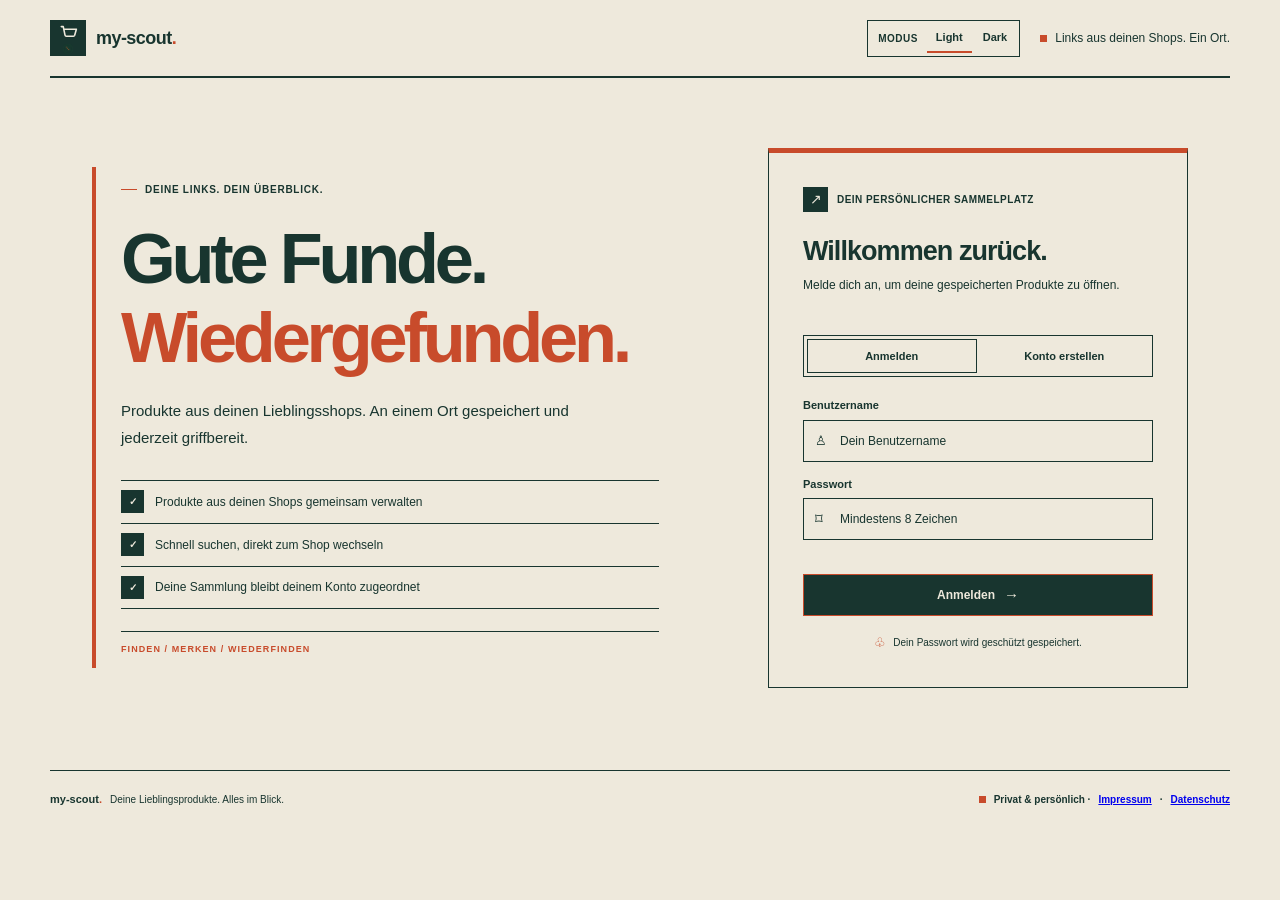
==== frontend/src/index.html @ 7b3568b1 "Update logo image source in index.html" ====
<!doctype html>
<html lang="de">
<head>
  <meta charset="utf-8">
  <meta name="viewport" content="width=device-width, initial-scale=1">
  <meta name="theme-color" content="#f5f7f9">
  <meta name="description" content="Dein persönlicher Ort für Warenkörbe und Produktlinks aus dem ganzen Internet.">
  <meta name="api-base" content="https://api.my-scout.app">
  <title>my-scout — Alles auf deiner Liste.</title>
  <link rel="stylesheet" href="Warenkorb_Desin.css">
  <link rel="stylesheet" href="Warenkorb_Backend.css">
  <script async src="https://pagead2.googlesyndication.com/pagead/js/adsbygoogle.js?client=ca-pub-2419030723209788"
    crossorigin="anonymous"></script>
</head>
<body>
  <div class="page-shell">
    <header class="topbar">
      <a class="brand" href="https://my-scout.app/" aria-label="my-scout Startseite">
        <span class="brand-mark" aria-hidden="true"><svg viewBox="0 0 32 32" fill="none"><path d="M5 7h3l2.7 13.1a2 2 0 0 0 2 1.6h10.8a2 2 0 0 0 1.9-1.4L28 11H9" stroke="currentColor" stroke-width="2.4" stroke-linecap="round" stroke-linejoin="round"/><img src="Logo.png" alt="LOGO" width="10" height="10"></svg></span>
        <span>my-scout<span class="brand-period">.</span></span>
      </a>
      <div class="header-controls">
        <div class="theme-picker" id="theme-picker" role="group" aria-label="Darstellung auswählen"><span class="theme-picker-label">MODUS</span><button class="theme-choice is-active" type="button" data-theme="light" aria-pressed="true">Light</button><button class="theme-choice" type="button" data-theme="dark" aria-pressed="false">Dark</button></div>
        <span class="topbar-note"><span class="status-dot"></span> Links aus deinen Shops. Ein Ort.</span>
        <button class="text-button is-hidden" id="logout-button" type="button">Abmelden <span aria-hidden="true">↗</span></button>
      </div>
    </header>
    <main>
      <section class="auth-layout" id="auth-view" aria-labelledby="auth-heading">
        <div class="auth-copy"><span class="eyebrow"><span class="eyebrow-line"></span> DEINE LINKS. DEIN ÜBERBLICK.</span><h1 id="auth-heading">Gute Funde.<br><span>Wiedergefunden.</span></h1><p>Produkte aus deinen Lieblingsshops. An einem Ort gespeichert und jederzeit griffbereit.</p><div class="auth-points"><span><span class="check-icon">✓</span> Produkte aus deinen Shops gemeinsam verwalten</span><span><span class="check-icon">✓</span> Schnell suchen, direkt zum Shop wechseln</span><span><span class="check-icon">✓</span> Deine Sammlung bleibt deinem Konto zugeordnet</span></div></div>
        <div class="auth-card"><div class="card-heading"><span class="card-icon" aria-hidden="true">↗</span><span class="eyebrow">DEIN PERSÖNLICHER SAMMELPLATZ</span></div><h2 id="form-heading">Willkommen zurück.</h2><p class="card-description" id="form-description">Melde dich an, um deine gespeicherten Links zu öffnen.</p><div class="auth-tabs" role="tablist" aria-label="Anmelden oder registrieren"><button class="auth-tab is-active" id="login-tab" type="button" role="tab" aria-selected="true">Anmelden</button><button class="auth-tab" id="register-tab" type="button" role="tab" aria-selected="false">Konto erstellen</button></div>
          <form id="auth-form"><label for="username">Benutzername</label><div class="input-wrap"><span class="input-icon" aria-hidden="true">♙</span><input id="username" name="username" type="text" autocomplete="username" placeholder="Dein Benutzername" maxlength="100" required></div><div id="register-email-field" class="is-hidden"><label for="email">E-Mail-Adresse</label><div class="input-wrap"><span class="input-icon" aria-hidden="true">✉</span><input id="email" name="email" type="email" autocomplete="email" placeholder="du@beispiel.de"></div></div><label for="password">Passwort</label><div class="input-wrap"><span class="input-icon lock-icon" aria-hidden="true">⌑</span><input id="password" name="password" type="password" autocomplete="current-password" placeholder="Mindestens 8 Zeichen" minlength="8" maxlength="128" required></div><p class="form-message" id="auth-message" role="status" aria-live="polite"></p><button class="primary-button auth-submit" id="auth-submit" type="submit">Anmelden <span aria-hidden="true">→</span></button></form><p class="privacy-note"><span aria-hidden="true">♧</span> Dein Passwort wird geschützt gespeichert.</p></div>
      </section>
      <section class="dashboard is-hidden" id="dashboard-view" aria-labelledby="dashboard-heading"><div class="dashboard-heading"><div><span class="eyebrow"><span class="eyebrow-line"></span> DEIN PERSÖNLICHER SAMMELPLATZ</span><h1 id="dashboard-heading">Deine Sammlung</h1><p id="welcome-message">Alle gespeicherten Produkte an einem Ort.</p></div><div class="total-card"><span class="total-icon" aria-hidden="true">↗</span><span><strong id="item-count">0</strong><small>gespeicherte Produkte</small></span></div></div>
        <div class="content-grid"><section class="links-panel" aria-labelledby="links-heading"><div class="panel-heading"><div><span class="eyebrow">DEINE SAMMLUNG</span><h2 id="links-heading">Gespeicherte Produkte</h2></div></div><label class="search-field" for="link-search"><span class="search-icon" aria-hidden="true">⌕</span><input id="link-search" type="search" autocomplete="off" placeholder="Nach Produkt, Shop oder URL suchen" aria-label="Produkte nach Name, Shop oder Adresse durchsuchen"></label><p class="add-intro search-help" id="search-help">Hinweis: Über das Suchfeld kannst du keine Produkte hinzufügen.</p><div class="link-list" id="link-list" aria-live="polite"></div><div class="empty-state" id="empty-state"><span class="empty-icon" aria-hidden="true">＋</span><h3>Hier ist noch Platz für gute Funde.</h3><p>Füge dein erstes Produkt hinzu – du findest es hier jederzeit wieder.</p><button class="secondary-button" type="button" id="empty-add-button">Erstes Produkt speichern <span aria-hidden="true">→</span></button></div></section>
          <aside class="add-panel" id="add-panel" aria-labelledby="add-heading"><div class="add-panel-top"><span class="add-icon" aria-hidden="true">＋</span><span class="eyebrow">FÜR SPÄTER GEMERKT</span></div><h2 id="add-heading">Neues Produkt<br>hinzufügen</h2><p class="add-intro">Ein guter Fund verdient einen festen Platz.</p><form id="link-form"><label for="link-title">Wie heißt das Produkt?</label><input id="link-title" name="title" type="text" maxlength="255" placeholder="z. B. Die perfekte Lampe" required><label for="link-url">Link zum Shop</label><div class="input-wrap url-wrap"><span class="input-icon" aria-hidden="true">↗</span><input id="link-url" name="url" type="url" placeholder="https://beispiel.de/produkt" required></div><label for="link-shop">Shop <span class="optional-label">optional</span></label><input id="link-shop" name="shopName" type="text" maxlength="255" placeholder="z. B. Lieblingsshop"><label for="link-price">Preis in Euro <span class="optional-label">optional</span></label><input id="link-price" name="price" type="number" min="0" step="0.01" placeholder="0,00"><label for="link-image">Bild-URL <span class="optional-label">optional</span></label><div class="input-wrap url-wrap"><span class="input-icon" aria-hidden="true">▧</span><input id="link-image" name="image" type="url" placeholder="https://beispiel.de/bild.jpg"></div><p class="form-message" id="link-message" role="status" aria-live="polite"></p><button class="primary-button save-button" type="submit">Link speichern <span aria-hidden="true">→</span></button></form><div class="panel-footnote"><span aria-hidden="true">✳</span> Funktioniert mit jedem Online-Shop.</div></aside></div><p class="storage-note"><span class="status-dot"></span> Deine Sammlung wird sicher auf dem Server gespeichert.</p></section>
    </main>
    <footer class="footer"><span>my-scout<span class="brand-period">.</span> <span class="footer-muted">Deine Lieblingsprodukte. Alles im Blick.</span></span><span class="footer-local"><span class="status-dot"></span> Privat &amp; persönlich · <a href="impressum.html">Impressum</a> · <a href="datenschutz.html">Datenschutz</a></span></footer>
  </div>
  <script src="Warenkorb.js" defer></script>
  <script src="logout-cache.js" defer></script>
</body>
</html>
---- frontend/src/Warenkorb_Desin.css ----
:root {
  color-scheme: light;
  --page: #eee9dc;
  --surface: #eee9dc;
  --surface-subtle: #eee9dc;
  --ink: #18352f;
  --ink-secondary: #18352f;
  --muted: #18352f;
  --faint: #18352f;
  --line: #18352f;
  --accent: #c84b2b;
  --accent-hover: #c84b2b;
  --accent-text: #c84b2b;
  --danger: #c84b2b;
  --badge-product: #18352f;
  --badge-product-text: #eee9dc;
  --badge-cart: #18352f;
  --badge-cart-text: #eee9dc;
  --card-radius: 0;
  --control-radius: 0;
  --font: "Segoe UI", Arial, sans-serif;
  --display-font: "Segoe UI", Arial, sans-serif;
  color: var(--ink);
  background: var(--page);
  font-family: var(--font);
}

:root[data-theme="dark"] {
  color-scheme: dark;
  --page: #101b1d;
  --surface: #101b1d;
  --surface-subtle: #101b1d;
  --ink: #edf0e6;
  --ink-secondary: #edf0e6;
  --muted: #edf0e6;
  --faint: #edf0e6;
  --line: #edf0e6;
  --accent: #d2e46c;
  --accent-hover: #d2e46c;
  --accent-text: #d2e46c;
  --danger: #d2e46c;
  --badge-product: #edf0e6;
  --badge-product-text: #101b1d;
  --badge-cart: #edf0e6;
  --badge-cart-text: #101b1d;
}

* {
  box-sizing: border-box;
  border-radius: 0 !important;
  transition: none !important;
  animation: none !important;
}

html { min-width: 320px; min-height: 100%; background: var(--page); }

body {
  min-width: 320px;
  min-height: 100vh;
  margin: 0;
  background-color: var(--page);
  color: var(--ink);
  font-family: var(--font);
  font-size: 14px;
  line-height: 1.5;
  -webkit-font-smoothing: antialiased;
}

button, input, select { font: inherit; }
button, a { -webkit-tap-highlight-color: transparent; }
button:focus-visible, a:focus-visible, input:focus-visible, select:focus-visible {
  outline: 2px solid var(--accent);
  outline-offset: 2px;
}

.page-shell { width: min(1180px, calc(100% - 64px)); margin: 0 auto; }

.topbar {
  min-height: 78px;
  display: flex;
  align-items: center;
  justify-content: space-between;
  gap: 20px;
  border-bottom: 2px solid var(--ink);
}

.brand {
  flex: 0 0 auto;
  display: inline-flex;
  align-items: center;
  gap: 10px;
  color: var(--ink);
  text-decoration: none;
  font-size: 18px;
  font-weight: 650;
  letter-spacing: -.55px;
}

.brand-mark {
  width: 36px;
  height: 36px;
  display: grid;
  place-items: center;
  border: 1px solid var(--ink);
  border-radius: 0;
  background: var(--ink);
  color: var(--surface);
}

.brand-mark svg { width: 21px; height: 21px; }
.brand-period { color: var(--accent); }

.header-controls { display: flex; align-items: center; gap: 20px; }

.theme-picker {
  display: flex;
  align-items: center;
  gap: 2px;
  padding: 3px;
  border: 1px solid var(--line);
  border-radius: 0;
  background: var(--surface);
}

.theme-picker-label {
  padding: 0 7px;
  color: var(--muted);
  font-size: 10px;
  font-weight: 600;
  letter-spacing: .05em;
}

.theme-choice {
  min-height: 29px;
  padding: 5px 9px;
  border: 0;
  border-bottom: 2px solid var(--surface);
  border-radius: 0;
  background: var(--surface);
  color: var(--ink-secondary);
  font-size: 11px;
  font-weight: 550;
  cursor: pointer;
}

.theme-choice:hover { background: var(--surface); }
.theme-choice.is-active { border-bottom-color: var(--accent); color: var(--ink); font-weight: 650; }

.topbar-note, .footer-local {
  display: inline-flex;
  align-items: center;
  gap: 8px;
  color: var(--muted);
  font-size: 12px;
}

.status-dot { width: 7px; height: 7px; flex: 0 0 auto; background: var(--accent); }

.text-button {
  padding: 7px 0 7px 8px;
  border: 0;
  background: var(--surface);
  color: var(--ink-secondary);
  font-size: 12px;
  font-weight: 600;
  cursor: pointer;
}

.text-button:hover { color: var(--accent); }
.text-button span { margin-left: 4px; }

.auth-layout {
  min-height: 620px;
  display: grid;
  grid-template-columns: minmax(0, 1.06fr) minmax(360px, .82fr);
  align-items: center;
  gap: clamp(48px, 7vw, 100px);
  padding: 70px 42px 82px;
}

.auth-copy {
  position: relative;
  max-width: 590px;
  padding: 8px 0 12px 25px;
  border-left: 4px solid var(--accent);
}

.eyebrow {
  display: inline-flex;
  align-items: center;
  gap: 8px;
  color: var(--muted);
  font-size: 10px;
  font-weight: 650;
  letter-spacing: .075em;
}

.eyebrow-line { width: 16px; height: 1px; background: var(--accent); }

.auth-copy h1 {
  max-width: 640px;
  margin: 23px 0 19px;
  color: var(--ink);
  font-family: var(--display-font);
  font-size: clamp(50px, 5.5vw, 72px);
  font-weight: 600;
  line-height: 1.12;
  letter-spacing: -.06em;
}

.auth-copy h1 span { color: var(--accent); }

.auth-copy > p {
  max-width: 460px;
  margin: 0;
  color: var(--muted);
  font-size: 15px;
  line-height: 1.8;
}

.auth-points { display: grid; gap: 0; margin-top: 29px; color: var(--ink-secondary); font-size: 12px; }
.auth-points > span { min-height: 43px; display: flex; align-items: center; border-top: 1px solid var(--line); }
.auth-points > span:last-child { border-bottom: 1px solid var(--line); }
.check-icon { width: 23px; height: 23px; display: inline-grid; flex: 0 0 auto; place-items: center; margin-right: 11px; background: var(--ink); color: var(--surface); font-size: 10px; font-weight: 700; }
.orbit-art { display: none; }

.auth-card {
  width: 100%;
  max-width: 420px;
  justify-self: end;
  padding: 34px;
  border: 1px solid var(--ink);
  border-top: 5px solid var(--accent);
  border-radius: var(--card-radius);
  background: var(--surface);
}

.card-heading { display: flex; align-items: center; gap: 9px; }
.card-heading .eyebrow { font-size: 10px; letter-spacing: .045em; }
.card-icon { width: 25px; height: 25px; display: grid; place-items: center; background: var(--ink); color: var(--page); font-size: 14px; }

.auth-card h2 {
  margin: 22px 0 7px;
  color: var(--ink);
  font-family: var(--display-font);
  font-size: 27px;
  font-weight: 620;
  line-height: 1.3;
  letter-spacing: -.035em;
}

.card-description { min-height: 38px; margin: 0; color: var(--muted); font-size: 12px; line-height: 1.65; }

.auth-tabs {
  display: grid;
  grid-template-columns: 1fr 1fr;
  gap: 3px;
  margin: 21px 0 20px;
  padding: 3px;
  border: 1px solid var(--line);
  border-radius: 0;
  background: var(--surface-subtle);
}

.auth-tab {
  min-height: 34px;
  border: 1px solid var(--surface);
  border-radius: 0;
  background: var(--surface);
  color: var(--muted);
  font-size: 11px;
  font-weight: 550;
  cursor: pointer;
}

.auth-tab.is-active { border-color: var(--line); background: var(--surface); color: var(--ink); }

label { display: block; margin: 14px 0 6px; color: var(--ink-secondary); font-size: 11px; font-weight: 600; }
.input-wrap { position: relative; }

.input-wrap input, .add-panel input, .select-wrap select {
  width: 100%;
  height: 42px;
  border: 1px solid var(--line);
  border-radius: var(--control-radius);
  background: var(--surface);
  color: var(--ink);
  font-size: 12px;
}

.input-wrap input { padding: 0 12px 0 36px; }
.input-wrap input::placeholder, .add-panel input::placeholder { color: var(--faint); opacity: 1; }
.input-wrap input:focus, .add-panel input:focus, .select-wrap select:focus { border-color: var(--accent); outline: 2px solid var(--accent); outline-offset: 1px; }

.input-icon { position: absolute; top: 50%; left: 12px; color: var(--faint); font-size: 13px; transform: translateY(-50%); pointer-events: none; }
.lock-icon { font-size: 15px; }

.primary-button {
  min-height: 42px;
  display: flex;
  align-items: center;
  justify-content: center;
  gap: 9px;
  border: 1px solid var(--accent);
  border-radius: var(--control-radius);
  background: var(--ink);
  color: var(--page);
  font-size: 12px;
  font-weight: 600;
  cursor: pointer;
}

.primary-button:hover { border-color: var(--accent-hover); background: var(--ink); }
:root[data-theme="dark"] .primary-button { color: var(--page); }
:root[data-theme="dark"] .primary-button:hover { color: var(--page); }
.primary-button:disabled { cursor: wait; }
.auth-submit { width: 100%; margin-top: 10px; }
.auth-submit span, .save-button span { font-size: 15px; font-weight: 400; }

.privacy-note { display: flex; justify-content: center; align-items: center; gap: 7px; margin: 17px 0 0; color: var(--muted); font-size: 10px; }
.privacy-note span { color: var(--accent); font-size: 13px; }
.form-message { min-height: 17px; margin: 7px 0 0; font-size: 11px; line-height: 1.5; }
.form-message.is-error { color: var(--danger); }
.form-message.is-success { color: var(--accent-text); }

.dashboard { padding: 52px 0 36px; }

.dashboard-heading {
  display: flex;
  align-items: end;
  justify-content: space-between;
  gap: 24px;
  margin-bottom: 31px;
  padding-bottom: 22px;
  border-bottom: 1px solid var(--ink);
}

.dashboard-heading h1 {
  margin: 11px 0 7px;
  color: var(--ink);
  font-family: var(--display-font);
  font-size: clamp(36px, 4vw, 48px);
  font-weight: 600;
  line-height: 1.2;
  letter-spacing: -.045em;
}

.dashboard-heading > div > p { margin: 0; color: var(--muted); font-size: 13px; }
.total-card { min-width: 190px; display: flex; align-items: center; gap: 13px; padding: 13px 16px; border: 1px solid var(--ink); border-radius: var(--card-radius); background: var(--ink); color: var(--surface); }
.total-icon { width: 37px; height: 37px; display: grid; place-items: center; background: var(--accent); color: var(--ink); font-size: 18px; }
.total-card strong, .total-card small { display: block; }
.total-card strong { color: var(--surface); font-size: 21px; font-weight: 650; line-height: 1.2; font-variant-numeric: tabular-nums; }
.total-card small { margin-top: 2px; color: var(--surface); font-size: 10px; }

.content-grid { display: grid; grid-template-columns: minmax(0, 1fr) 340px; align-items: start; gap: 25px; }
.links-panel, .add-panel { border: 1px solid var(--line); border-radius: var(--card-radius); background: var(--surface); }
.links-panel { min-height: 360px; padding: 24px 25px 16px; }
.panel-heading { display: flex; align-items: center; justify-content: space-between; gap: 14px; padding-bottom: 19px; border-bottom: 1px solid var(--ink); }
.panel-heading .eyebrow { font-size: 9px; }
.panel-heading h2, .add-panel h2 { margin: 5px 0 0; color: var(--ink); font-family: var(--display-font); font-size: 21px; font-weight: 620; line-height: 1.35; letter-spacing: -.035em; }

.filter-group { display: flex; gap: 0; padding: 2px; border: 1px solid var(--line); border-radius: 0; background: var(--surface-subtle); }
.filter-button { min-height: 27px; padding: 5px 9px; border: 0; border-radius: 0; background: var(--surface); color: var(--muted); font-size: 10px; font-weight: 550; cursor: pointer; }
.filter-button.is-active { background: var(--ink); color: var(--surface); }

.search-field {
  min-height: 39px;
  display: flex;
  align-items: center;
  gap: 9px;
  margin: 16px 0 2px;
  padding: 0 12px;
  border: 1px solid var(--line);
  border-left: 3px solid var(--accent);
  background: var(--surface-subtle);
  color: var(--muted);
}
.search-field:focus-within { border-color: var(--accent); }
.search-icon { flex: 0 0 auto; font-size: 19px; line-height: 1; }
.search-field input {
  width: 100%;
  min-width: 0;
  height: 37px;
  padding: 0;
  border: 0;
  outline: 0;
  background: var(--surface);
  color: var(--ink);
  font-size: 11px;
}
.search-field input::placeholder { color: var(--faint); opacity: 1; }
.search-hint { flex: 0 0 auto; color: var(--faint); font-size: 8px; font-weight: 650; letter-spacing: .05em; }

.link-list { display: grid; }
.link-card { min-width: 0; display: grid; grid-template-columns: 40px minmax(0, 1fr) auto; align-items: center; gap: 13px; padding: 16px 0; border-bottom: 1px solid var(--line); }
.link-card:last-child { border-bottom: 0; }
.link-card-icon { width: 38px; height: 38px; display: grid; place-items: center; border: 1px solid var(--line); font-size: 17px; }
.product-icon { background: var(--badge-product); color: var(--badge-product-text); }
.cart-icon { background: var(--badge-cart); color: var(--badge-cart-text); }
.link-details { min-width: 0; }
.link-details h3 { overflow: hidden; margin: 0 0 3px; color: var(--ink); font-size: 13px; font-weight: 650; text-overflow: ellipsis; white-space: nowrap; }
.link-url { display: block; overflow: hidden; max-width: 100%; color: var(--muted); font-size: 10px; text-decoration: none; text-overflow: ellipsis; white-space: nowrap; letter-spacing: .015em; }
.link-url:hover { color: var(--accent-text); text-decoration: underline; }
.link-meta { display: flex; align-items: center; flex-wrap: wrap; gap: 8px; margin-top: 7px; color: var(--muted); font-size: 9px; }
.type-badge { padding: 3px 7px; font-size: 9px; font-weight: 600; }
.product-badge { background: var(--badge-product); color: var(--badge-product-text); }
.cart-badge { background: var(--badge-cart); color: var(--badge-cart-text); }
.tag-chip { min-height: 21px; padding: 2px 6px; border: 1px solid var(--line); border-radius: 0; background: var(--surface-subtle); color: var(--accent-text); font-size: 9px; cursor: pointer; }
.tag-chip:hover { border-color: var(--accent); background: var(--surface); }
.card-actions { display: flex; align-items: center; gap: 5px; }
.open-link, .delete-link { width: 29px; height: 29px; display: grid; place-items: center; border: 1px solid var(--line); border-radius: 0; background: var(--surface); color: var(--muted); text-decoration: none; font-size: 14px; cursor: pointer; }
.open-link:hover, .delete-link:hover { border-color: var(--accent); color: var(--accent-text); }
.delete-link:hover { border-color: var(--danger); color: var(--danger); }

.empty-state { display: flex; flex-direction: column; align-items: center; padding: 37px 18px 26px; text-align: center; }
.empty-icon { width: 38px; height: 38px; display: grid; place-items: center; border: 1px solid var(--line); background: var(--surface-subtle); color: var(--accent-text); font-size: 19px; }
.empty-state h3 { margin: 13px 0 4px; color: var(--ink); font-family: var(--display-font); font-size: 14px; font-weight: 600; }
.empty-state p { max-width: 340px; margin: 0; color: var(--muted); font-size: 11px; line-height: 1.65; }
.secondary-button { min-height: 35px; display: flex; align-items: center; gap: 8px; margin-top: 15px; padding: 8px 11px; border: 1px solid var(--line); border-radius: 0; background: var(--surface); color: var(--ink-secondary); font-size: 10px; font-weight: 600; cursor: pointer; }
.secondary-button:hover { border-color: var(--accent); color: var(--accent-text); }
.no-matches { margin: 21px 0; color: var(--muted); font-size: 11px; text-align: center; }

.add-panel { padding: 23px 23px 0; border-top: 4px solid var(--accent); }
.add-panel-top { display: flex; align-items: center; gap: 9px; }
.add-panel-top .eyebrow { font-size: 9px; }
.add-icon { width: 25px; height: 25px; display: grid; place-items: center; border: 1px solid var(--line); background: var(--surface-subtle); color: var(--accent-text); font-size: 15px; }
.add-panel h2 { margin-top: 16px; font-size: 23px; }
.add-intro { margin: 6px 0 18px; color: var(--muted); font-size: 12px; }
.add-panel label { margin: 14px 0 6px; font-size: 10px; }
.add-panel input, .select-wrap select { height: 40px; padding: 0 11px; font-size: 11px; }
.add-panel .optional-label { margin-left: 4px; color: var(--faint); font-size: 9px; font-weight: 400; }
.field-hint { margin: 4px 0 0; color: var(--muted); font-size: 9px; }
.url-wrap input { padding-left: 32px; }
.url-wrap .input-icon { left: 11px; font-size: 13px; }
.select-wrap { position: relative; }
.select-wrap select { appearance: none; padding-right: 32px; cursor: pointer; }
.select-wrap > span { position: absolute; top: 50%; right: 10px; color: var(--muted); font-size: 14px; pointer-events: none; transform: translateY(-55%); }
.save-button { width: 100%; min-height: 42px; margin-top: 9px; font-size: 11px; }
.add-panel .form-message { min-height: 0; }
.panel-footnote { display: flex; align-items: center; gap: 7px; margin: 18px -23px 0; padding: 13px 23px; border-top: 1px solid var(--line); color: var(--muted); font-size: 9px; }
.panel-footnote span { color: var(--accent); font-size: 12px; }
.storage-note { display: flex; justify-content: center; align-items: center; gap: 8px; margin: 17px 0 0; color: var(--muted); font-size: 10px; }
.storage-note .status-dot { width: 6px; height: 6px; }

.footer { min-height: 58px; display: flex; align-items: center; justify-content: space-between; gap: 12px; border-top: 1px solid var(--line); color: var(--ink-secondary); font-size: 11px; font-weight: 600; }
.footer-muted { margin-left: 5px; color: var(--muted); font-size: 10px; font-weight: 400; }
.footer-local { font-size: 10px; }
.is-hidden { display: none !important; }

.auth-copy::after {
  display: block;
  margin-top: 22px;
  padding-top: 11px;
  border-top: 1px solid var(--ink);
  color: var(--accent-text);
  content: "FINDEN   /   MERKEN   /   WIEDERFINDEN";
  font-size: 9px;
  font-weight: 700;
  letter-spacing: .12em;
}

@media (max-width: 900px) {
  .page-shell { width: min(720px, calc(100% - 40px)); }
  .auth-layout { min-height: 0; grid-template-columns: 1fr; gap: 38px; padding: 48px 12px 55px; }
  .auth-copy { max-width: 620px; }
  .auth-copy h1 { max-width: 590px; font-size: clamp(48px, 8vw, 64px); }
  .auth-card { max-width: none; justify-self: stretch; }
  .content-grid { grid-template-columns: 1fr; }
  .add-panel { order: -1; }
  .add-panel h2 br { display: none; }
  .add-panel-top { margin-bottom: -7px; }
  .dashboard { padding-top: 38px; }
}

@media (max-width: 600px) {
  .page-shell { width: calc(100% - 32px); }
  .topbar { min-height: 64px; flex-wrap: wrap; gap: 9px; padding: 12px 0; }
  .brand { font-size: 17px; }
  .header-controls { min-width: 0; flex: 1 1 100%; justify-content: space-between; gap: 8px; }
  .theme-picker { min-width: 0; }
  .theme-picker-label { padding: 0 4px; font-size: 9px; }
  .theme-choice { min-height: 28px; padding: 5px 8px; font-size: 10px; }
  .topbar-note { display: none; }
  .auth-layout { gap: 27px; padding: 32px 0 40px; }
  .auth-copy { padding-left: 17px; }
  .auth-copy h1 { margin: 15px 0 11px; font-size: 41px; letter-spacing: -.05em; }
  .auth-copy > p { font-size: 13px; line-height: 1.65; }
  .auth-points { gap: 0; margin-top: 20px; font-size: 11px; }
  .auth-points > span { min-height: 39px; }
  .auth-copy::after { margin-top: 17px; font-size: 8px; }
  .auth-card { padding: 25px 20px 22px; }
  .auth-card h2 { margin-top: 15px; font-size: 22px; }
  .auth-tabs { margin: 17px 0 15px; }
  .dashboard { padding-top: 27px; }
  .dashboard-heading { align-items: flex-start; flex-direction: column; gap: 16px; margin-bottom: 19px; }
  .dashboard-heading h1 { margin-top: 8px; font-size: 31px; }
  .total-card { min-width: auto; }
  .links-panel { min-height: 285px; padding: 17px 14px 10px; }
  .panel-heading { align-items: flex-start; flex-direction: column; gap: 11px; }
  .filter-group { width: 100%; }
  .filter-button { flex: 1; }
  .link-card { grid-template-columns: 32px minmax(0, 1fr) auto; gap: 8px; padding: 12px 0; }
  .link-card-icon { width: 31px; height: 31px; }
  .card-actions { gap: 4px; }
  .open-link, .delete-link { width: 27px; height: 27px; }
  .link-meta { flex-wrap: wrap; gap: 5px; }
  .add-panel { padding: 19px 17px 0; }
  .panel-footnote { margin-right: -17px; margin-left: -17px; padding-right: 17px; padding-left: 17px; }
  .footer { align-items: flex-start; flex-direction: column; justify-content: center; gap: 6px; padding: 12px 0; }
}
---- frontend/src/Warenkorb_Backend.css ----
.article-thumbnail { width: 100%; height: 100%; object-fit: cover; }
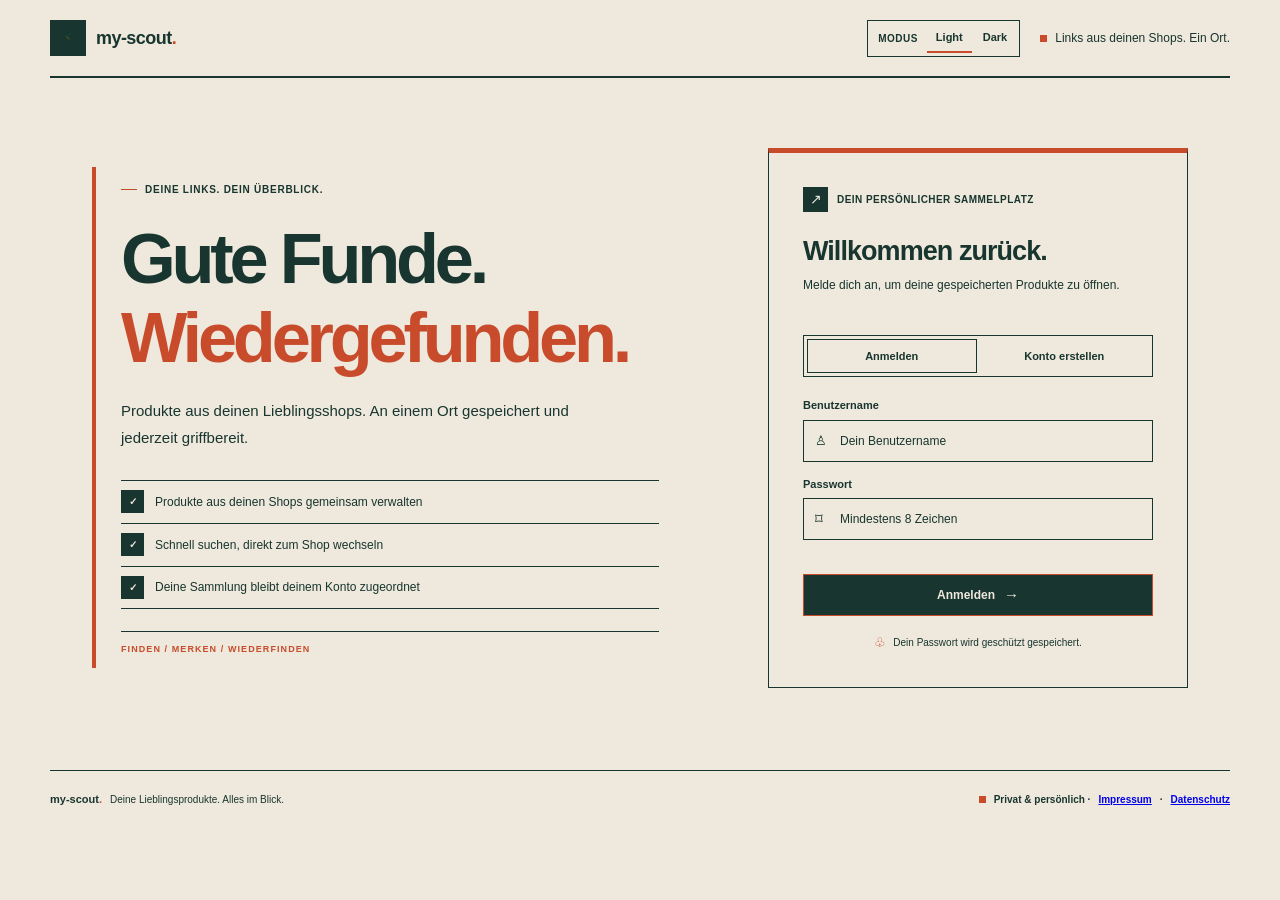
==== commit 1d97e7c4: "Replace SVG logo with image tag in header" ====
--- a/frontend/src/index.html
+++ b/frontend/src/index.html
@@ -16,7 +16,7 @@
   <div class="page-shell">
     <header class="topbar">
       <a class="brand" href="https://my-scout.app/" aria-label="my-scout Startseite">
-        <span class="brand-mark" aria-hidden="true"><svg viewBox="0 0 32 32" fill="none"><path d="M5 7h3l2.7 13.1a2 2 0 0 0 2 1.6h10.8a2 2 0 0 0 1.9-1.4L28 11H9" stroke="currentColor" stroke-width="2.4" stroke-linecap="round" stroke-linejoin="round"/><img src="Logo.png" alt="LOGO" width="10" height="10"></svg></span>
+        <span class="brand-mark" aria-hidden="true"><img src="Logo.png" alt="LOGO" width="10" height="10"></span>
         <span>my-scout<span class="brand-period">.</span></span>
       </a>
       <div class="header-controls">
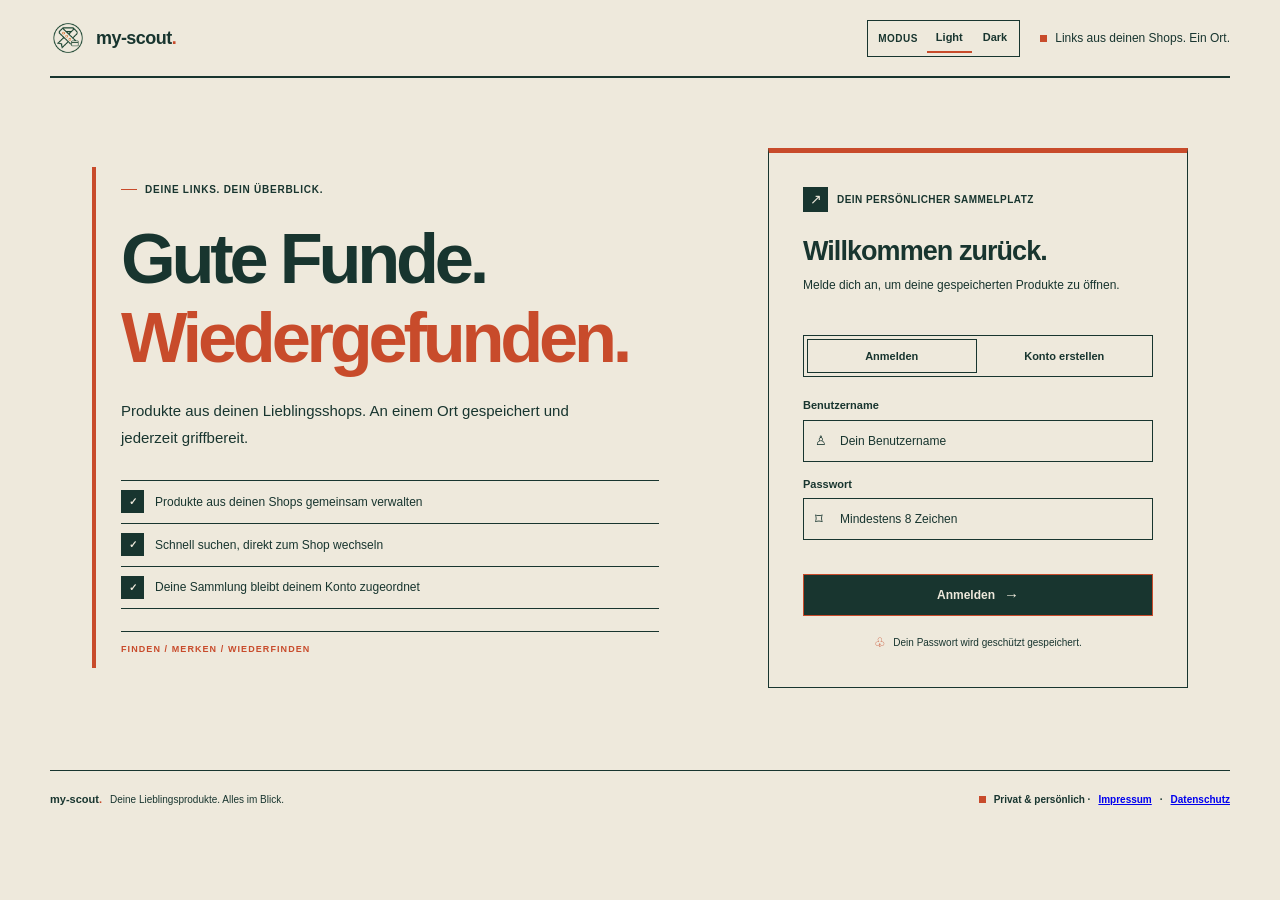
==== commit 3cca1469: "Increase logo size in index.html Updated logo image size in the header." ====
--- a/frontend/src/index.html
+++ b/frontend/src/index.html
@@ -16,7 +16,7 @@
   <div class="page-shell">
     <header class="topbar">
       <a class="brand" href="https://my-scout.app/" aria-label="my-scout Startseite">
-        <span class="brand-mark" aria-hidden="true"><img src="Logo.png" alt="LOGO" width="10" height="10"></span>
+        <span class="brand-mark" aria-hidden="true"><img src="Logo.png" alt="LOGO" width="30" height="30"></span>
         <span>my-scout<span class="brand-period">.</span></span>
       </a>
       <div class="header-controls">
--- a/frontend/src/Warenkorb_Desin.css
+++ b/frontend/src/Warenkorb_Desin.css
@@ -101,10 +101,7 @@
   height: 36px;
   display: grid;
   place-items: center;
-  border: 1px solid var(--ink);
-  border-radius: 0;
-  background: var(--ink);
-  color: var(--surface);
+
 }
 
 .brand-mark svg { width: 21px; height: 21px; }
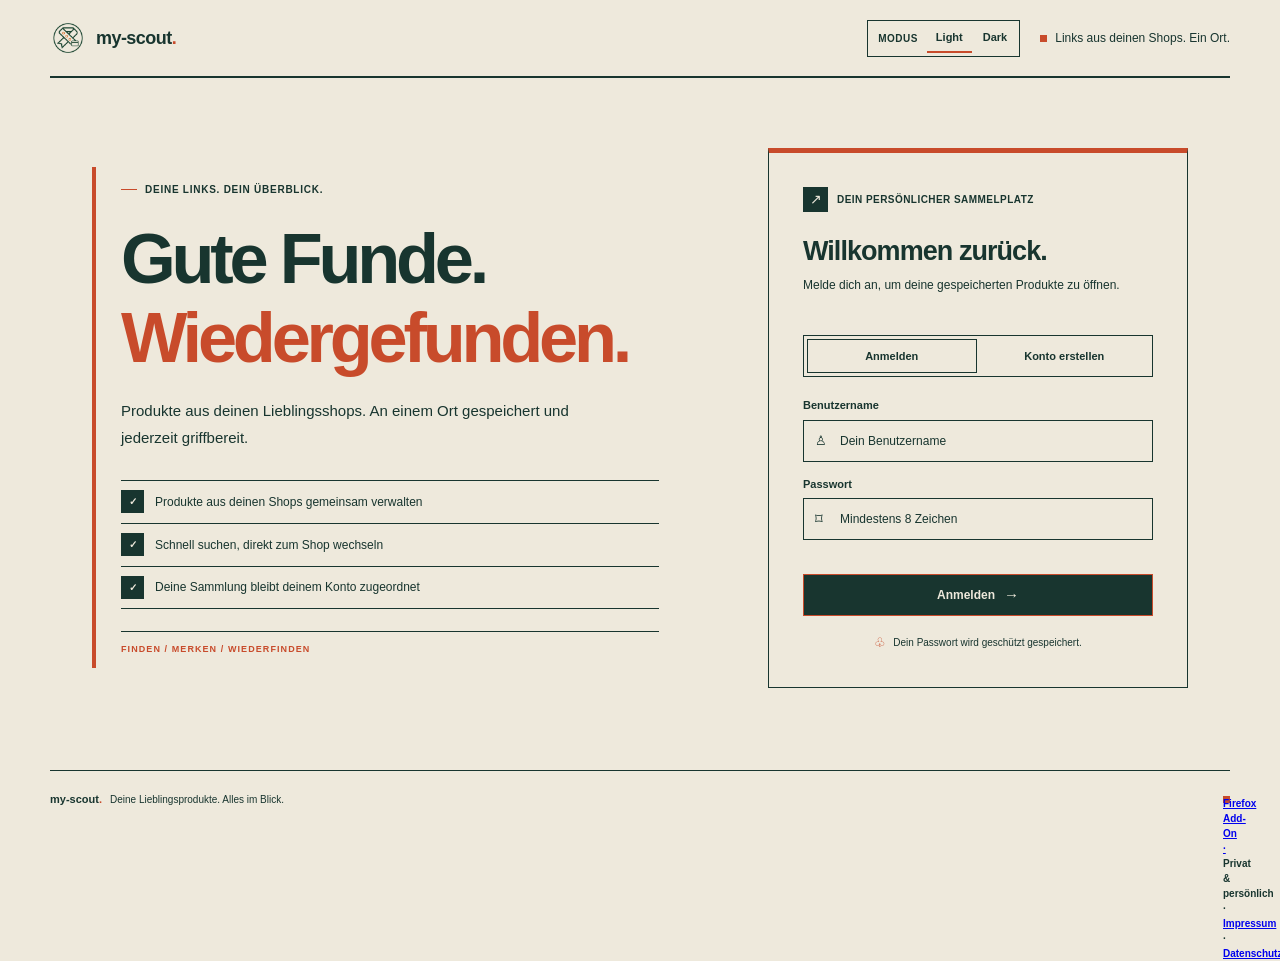
==== commit e7a9e538: "Add Firefox Add-On link to footer Updated footer to include a link to the Firefox Add-On." ====
--- a/frontend/src/index.html
+++ b/frontend/src/index.html
@@ -11,6 +11,10 @@
   <link rel="stylesheet" href="Warenkorb_Backend.css">
   <script async src="https://pagead2.googlesyndication.com/pagead/js/adsbygoogle.js?client=ca-pub-2419030723209788"
     crossorigin="anonymous"></script>
+  <link rel="apple-touch-icon" sizes="180x180" href="/apple-touch-icon.png">
+<link rel="icon" type="image/png" sizes="32x32" href="/favicon-32x32.png">
+<link rel="icon" type="image/png" sizes="16x16" href="/favicon-16x16.png">
+<link rel="manifest" href="/site.webmanifest">
 </head>
 <body>
   <div class="page-shell">
@@ -35,7 +39,7 @@
         <div class="content-grid"><section class="links-panel" aria-labelledby="links-heading"><div class="panel-heading"><div><span class="eyebrow">DEINE SAMMLUNG</span><h2 id="links-heading">Gespeicherte Produkte</h2></div></div><label class="search-field" for="link-search"><span class="search-icon" aria-hidden="true">⌕</span><input id="link-search" type="search" autocomplete="off" placeholder="Nach Produkt, Shop oder URL suchen" aria-label="Produkte nach Name, Shop oder Adresse durchsuchen"></label><p class="add-intro search-help" id="search-help">Hinweis: Über das Suchfeld kannst du keine Produkte hinzufügen.</p><div class="link-list" id="link-list" aria-live="polite"></div><div class="empty-state" id="empty-state"><span class="empty-icon" aria-hidden="true">＋</span><h3>Hier ist noch Platz für gute Funde.</h3><p>Füge dein erstes Produkt hinzu – du findest es hier jederzeit wieder.</p><button class="secondary-button" type="button" id="empty-add-button">Erstes Produkt speichern <span aria-hidden="true">→</span></button></div></section>
           <aside class="add-panel" id="add-panel" aria-labelledby="add-heading"><div class="add-panel-top"><span class="add-icon" aria-hidden="true">＋</span><span class="eyebrow">FÜR SPÄTER GEMERKT</span></div><h2 id="add-heading">Neues Produkt<br>hinzufügen</h2><p class="add-intro">Ein guter Fund verdient einen festen Platz.</p><form id="link-form"><label for="link-title">Wie heißt das Produkt?</label><input id="link-title" name="title" type="text" maxlength="255" placeholder="z. B. Die perfekte Lampe" required><label for="link-url">Link zum Shop</label><div class="input-wrap url-wrap"><span class="input-icon" aria-hidden="true">↗</span><input id="link-url" name="url" type="url" placeholder="https://beispiel.de/produkt" required></div><label for="link-shop">Shop <span class="optional-label">optional</span></label><input id="link-shop" name="shopName" type="text" maxlength="255" placeholder="z. B. Lieblingsshop"><label for="link-price">Preis in Euro <span class="optional-label">optional</span></label><input id="link-price" name="price" type="number" min="0" step="0.01" placeholder="0,00"><label for="link-image">Bild-URL <span class="optional-label">optional</span></label><div class="input-wrap url-wrap"><span class="input-icon" aria-hidden="true">▧</span><input id="link-image" name="image" type="url" placeholder="https://beispiel.de/bild.jpg"></div><p class="form-message" id="link-message" role="status" aria-live="polite"></p><button class="primary-button save-button" type="submit">Link speichern <span aria-hidden="true">→</span></button></form><div class="panel-footnote"><span aria-hidden="true">✳</span> Funktioniert mit jedem Online-Shop.</div></aside></div><p class="storage-note"><span class="status-dot"></span> Deine Sammlung wird sicher auf dem Server gespeichert.</p></section>
     </main>
-    <footer class="footer"><span>my-scout<span class="brand-period">.</span> <span class="footer-muted">Deine Lieblingsprodukte. Alles im Blick.</span></span><span class="footer-local"><span class="status-dot"></span> Privat &amp; persönlich · <a href="impressum.html">Impressum</a> · <a href="datenschutz.html">Datenschutz</a></span></footer>
+    <footer class="footer"><span>my-scout<span class="brand-period">.</span> <span class="footer-muted">Deine Lieblingsprodukte. Alles im Blick.</span></span><span class="footer-local"><span class="status-dot"> <a href=https://addons.mozilla.org/en-US/firefox/addon/my-scout/"> Firefox Add-On · </a><span class="status-dot"></span> Privat &amp; persönlich · <a href="impressum.html">Impressum</a> · <a href="datenschutz.html">Datenschutz</a></span></footer>
   </div>
   <script src="Warenkorb.js" defer></script>
   <script src="logout-cache.js" defer></script>
--- a/frontend/src/Warenkorb_Desin.css
+++ b/frontend/src/Warenkorb_Desin.css
@@ -101,10 +101,11 @@
   height: 36px;
   display: grid;
   place-items: center;
-
+  background: var(--page);
 }
 
 .brand-mark svg { width: 21px; height: 21px; }
+.brand-mark img { display: block; width: 30px; height: 30px; object-fit: contain; }
 .brand-period { color: var(--accent); }
 
 .header-controls { display: flex; align-items: center; gap: 20px; }
--- a/frontend/src/Warenkorb_Backend.css
+++ b/frontend/src/Warenkorb_Backend.css
@@ -1 +1,10 @@
 .article-thumbnail { width: 100%; height: 100%; object-fit: cover; }
+
+:root[data-theme="dark"] .brand-mark {
+  background-image: url("Logo_darkmode.png");
+  background-position: center;
+  background-repeat: no-repeat;
+  background-size: 30px 30px;
+}
+
+:root[data-theme="dark"] .brand-mark img { visibility: hidden; }
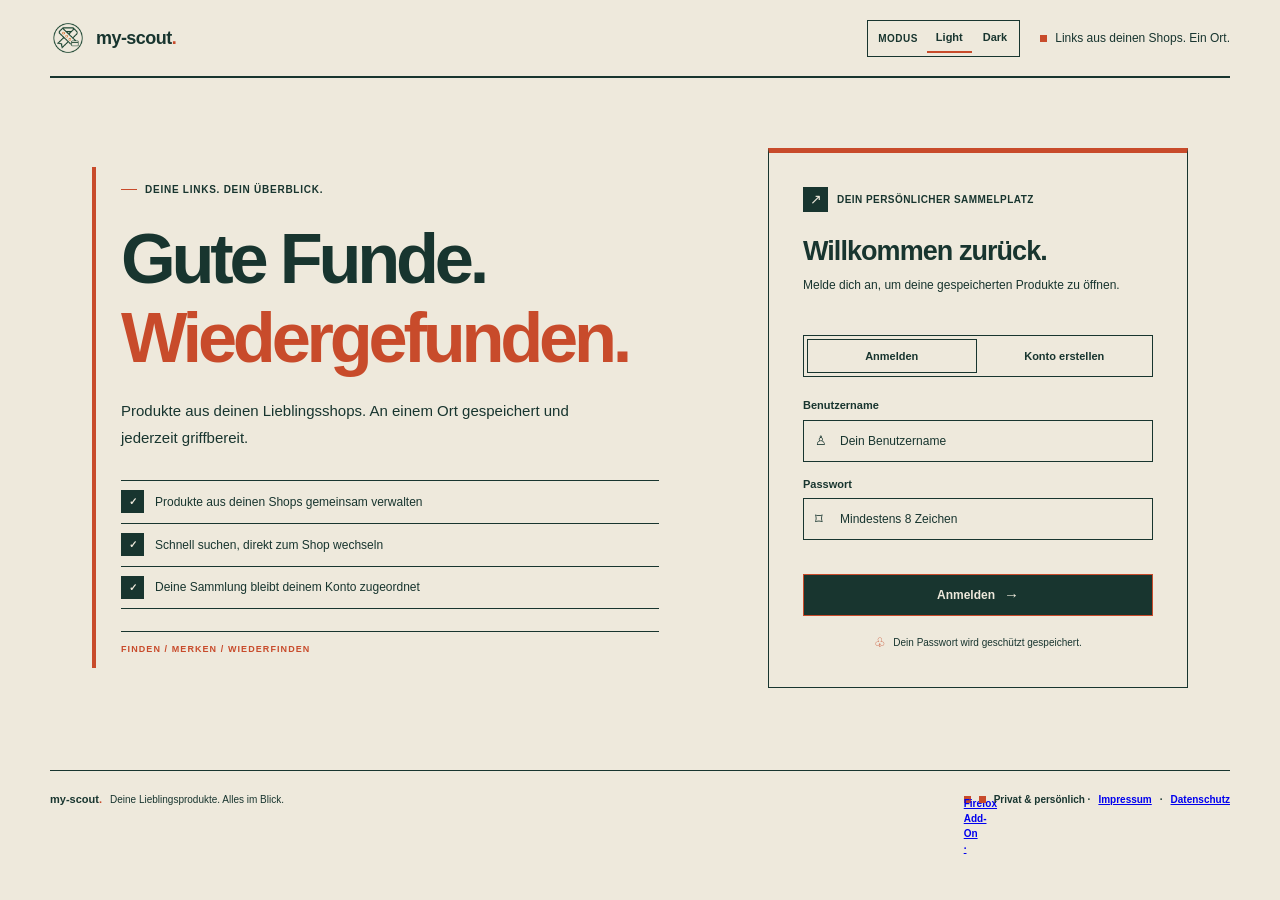
==== commit 764572d0: "Update footer structure in index.html" ====
--- a/frontend/src/index.html
+++ b/frontend/src/index.html
@@ -39,7 +39,7 @@
         <div class="content-grid"><section class="links-panel" aria-labelledby="links-heading"><div class="panel-heading"><div><span class="eyebrow">DEINE SAMMLUNG</span><h2 id="links-heading">Gespeicherte Produkte</h2></div></div><label class="search-field" for="link-search"><span class="search-icon" aria-hidden="true">⌕</span><input id="link-search" type="search" autocomplete="off" placeholder="Nach Produkt, Shop oder URL suchen" aria-label="Produkte nach Name, Shop oder Adresse durchsuchen"></label><p class="add-intro search-help" id="search-help">Hinweis: Über das Suchfeld kannst du keine Produkte hinzufügen.</p><div class="link-list" id="link-list" aria-live="polite"></div><div class="empty-state" id="empty-state"><span class="empty-icon" aria-hidden="true">＋</span><h3>Hier ist noch Platz für gute Funde.</h3><p>Füge dein erstes Produkt hinzu – du findest es hier jederzeit wieder.</p><button class="secondary-button" type="button" id="empty-add-button">Erstes Produkt speichern <span aria-hidden="true">→</span></button></div></section>
           <aside class="add-panel" id="add-panel" aria-labelledby="add-heading"><div class="add-panel-top"><span class="add-icon" aria-hidden="true">＋</span><span class="eyebrow">FÜR SPÄTER GEMERKT</span></div><h2 id="add-heading">Neues Produkt<br>hinzufügen</h2><p class="add-intro">Ein guter Fund verdient einen festen Platz.</p><form id="link-form"><label for="link-title">Wie heißt das Produkt?</label><input id="link-title" name="title" type="text" maxlength="255" placeholder="z. B. Die perfekte Lampe" required><label for="link-url">Link zum Shop</label><div class="input-wrap url-wrap"><span class="input-icon" aria-hidden="true">↗</span><input id="link-url" name="url" type="url" placeholder="https://beispiel.de/produkt" required></div><label for="link-shop">Shop <span class="optional-label">optional</span></label><input id="link-shop" name="shopName" type="text" maxlength="255" placeholder="z. B. Lieblingsshop"><label for="link-price">Preis in Euro <span class="optional-label">optional</span></label><input id="link-price" name="price" type="number" min="0" step="0.01" placeholder="0,00"><label for="link-image">Bild-URL <span class="optional-label">optional</span></label><div class="input-wrap url-wrap"><span class="input-icon" aria-hidden="true">▧</span><input id="link-image" name="image" type="url" placeholder="https://beispiel.de/bild.jpg"></div><p class="form-message" id="link-message" role="status" aria-live="polite"></p><button class="primary-button save-button" type="submit">Link speichern <span aria-hidden="true">→</span></button></form><div class="panel-footnote"><span aria-hidden="true">✳</span> Funktioniert mit jedem Online-Shop.</div></aside></div><p class="storage-note"><span class="status-dot"></span> Deine Sammlung wird sicher auf dem Server gespeichert.</p></section>
     </main>
-    <footer class="footer"><span>my-scout<span class="brand-period">.</span> <span class="footer-muted">Deine Lieblingsprodukte. Alles im Blick.</span></span><span class="footer-local"><span class="status-dot"> <a href=https://addons.mozilla.org/en-US/firefox/addon/my-scout/"> Firefox Add-On · </a><span class="status-dot"></span> Privat &amp; persönlich · <a href="impressum.html">Impressum</a> · <a href="datenschutz.html">Datenschutz</a></span></footer>
+    <footer class="footer"><span>my-scout<span class="brand-period">.</span> <span class="footer-muted">Deine Lieblingsprodukte. Alles im Blick.</span></span><span class="footer-local"> <span class="status-dot"> <a href="https://addons.mozilla.org/en-US/firefox/addon/my-scout/"> Firefox Add-On · </a></span> <span class="footer-local"> <span class="status-dot"></span> Privat &amp; persönlich · <a href="impressum.html">Impressum</a> · <a href="datenschutz.html">Datenschutz</a></span></footer>
   </div>
   <script src="Warenkorb.js" defer></script>
   <script src="logout-cache.js" defer></script>
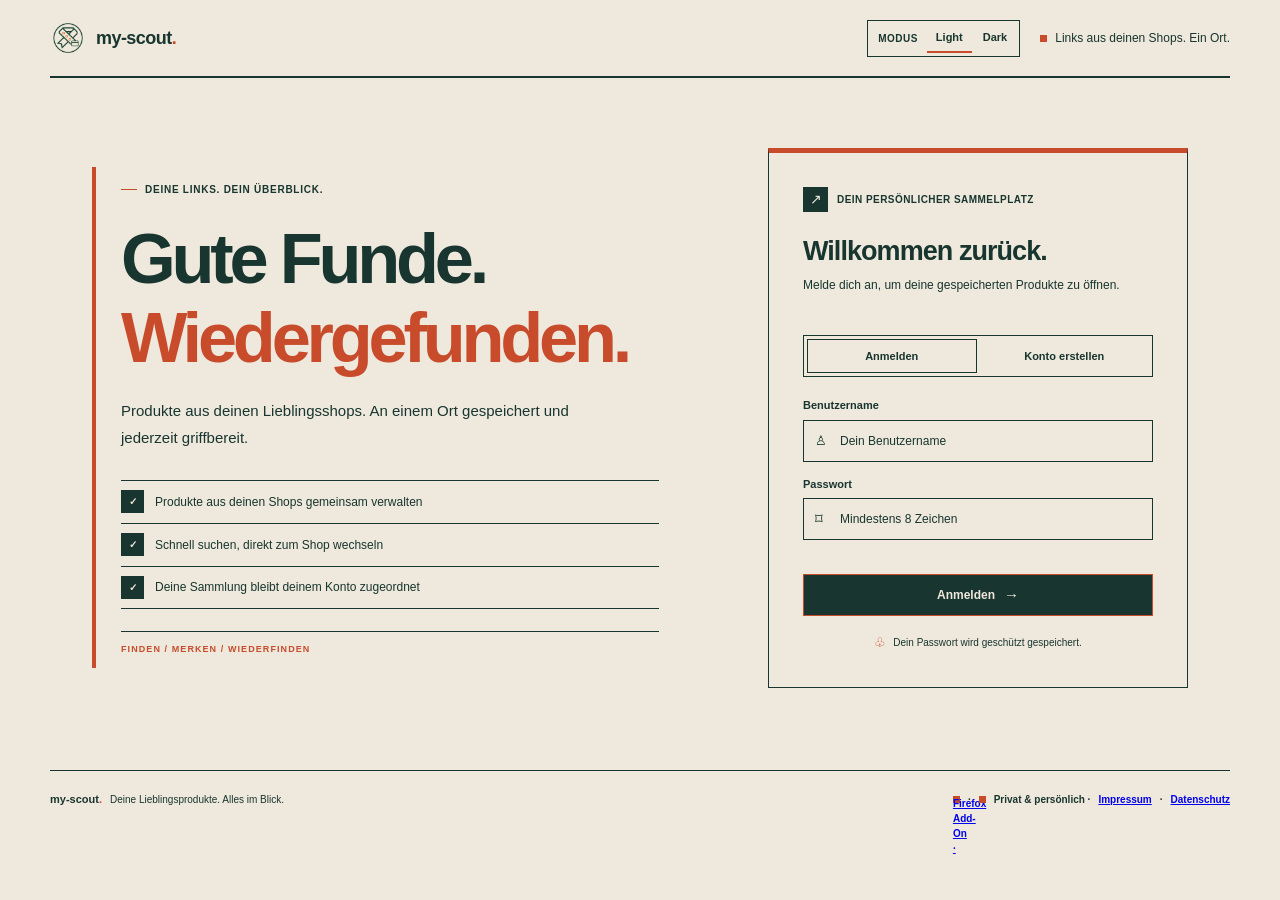
==== commit 1504ad86: "Update footer content in index.html" ====
--- a/frontend/src/index.html
+++ b/frontend/src/index.html
@@ -39,7 +39,7 @@
         <div class="content-grid"><section class="links-panel" aria-labelledby="links-heading"><div class="panel-heading"><div><span class="eyebrow">DEINE SAMMLUNG</span><h2 id="links-heading">Gespeicherte Produkte</h2></div></div><label class="search-field" for="link-search"><span class="search-icon" aria-hidden="true">⌕</span><input id="link-search" type="search" autocomplete="off" placeholder="Nach Produkt, Shop oder URL suchen" aria-label="Produkte nach Name, Shop oder Adresse durchsuchen"></label><p class="add-intro search-help" id="search-help">Hinweis: Über das Suchfeld kannst du keine Produkte hinzufügen.</p><div class="link-list" id="link-list" aria-live="polite"></div><div class="empty-state" id="empty-state"><span class="empty-icon" aria-hidden="true">＋</span><h3>Hier ist noch Platz für gute Funde.</h3><p>Füge dein erstes Produkt hinzu – du findest es hier jederzeit wieder.</p><button class="secondary-button" type="button" id="empty-add-button">Erstes Produkt speichern <span aria-hidden="true">→</span></button></div></section>
           <aside class="add-panel" id="add-panel" aria-labelledby="add-heading"><div class="add-panel-top"><span class="add-icon" aria-hidden="true">＋</span><span class="eyebrow">FÜR SPÄTER GEMERKT</span></div><h2 id="add-heading">Neues Produkt<br>hinzufügen</h2><p class="add-intro">Ein guter Fund verdient einen festen Platz.</p><form id="link-form"><label for="link-title">Wie heißt das Produkt?</label><input id="link-title" name="title" type="text" maxlength="255" placeholder="z. B. Die perfekte Lampe" required><label for="link-url">Link zum Shop</label><div class="input-wrap url-wrap"><span class="input-icon" aria-hidden="true">↗</span><input id="link-url" name="url" type="url" placeholder="https://beispiel.de/produkt" required></div><label for="link-shop">Shop <span class="optional-label">optional</span></label><input id="link-shop" name="shopName" type="text" maxlength="255" placeholder="z. B. Lieblingsshop"><label for="link-price">Preis in Euro <span class="optional-label">optional</span></label><input id="link-price" name="price" type="number" min="0" step="0.01" placeholder="0,00"><label for="link-image">Bild-URL <span class="optional-label">optional</span></label><div class="input-wrap url-wrap"><span class="input-icon" aria-hidden="true">▧</span><input id="link-image" name="image" type="url" placeholder="https://beispiel.de/bild.jpg"></div><p class="form-message" id="link-message" role="status" aria-live="polite"></p><button class="primary-button save-button" type="submit">Link speichern <span aria-hidden="true">→</span></button></form><div class="panel-footnote"><span aria-hidden="true">✳</span> Funktioniert mit jedem Online-Shop.</div></aside></div><p class="storage-note"><span class="status-dot"></span> Deine Sammlung wird sicher auf dem Server gespeichert.</p></section>
     </main>
-    <footer class="footer"><span>my-scout<span class="brand-period">.</span> <span class="footer-muted">Deine Lieblingsprodukte. Alles im Blick.</span></span><span class="footer-local"> <span class="status-dot"> <a href="https://addons.mozilla.org/en-US/firefox/addon/my-scout/"> Firefox Add-On · </a></span> <span class="footer-local"> <span class="status-dot"></span> Privat &amp; persönlich · <a href="impressum.html">Impressum</a> · <a href="datenschutz.html">Datenschutz</a></span></footer>
+    <footer class="footer"><span>my-scout<span class="brand-period">.</span> <span class="footer-muted">Deine Lieblingsprodukte. Alles im Blick.</span></span><span class="footer-local"> <span class="status-dot"> <a href="https://addons.mozilla.org/en-US/firefox/addon/my-scout/"> Firefox Add-On · </a> </span> · <span class="footer-local"> <span class="status-dot"></span> Privat &amp; persönlich · <a href="impressum.html">Impressum</a> · <a href="datenschutz.html">Datenschutz</a></span></footer>
   </div>
   <script src="Warenkorb.js" defer></script>
   <script src="logout-cache.js" defer></script>
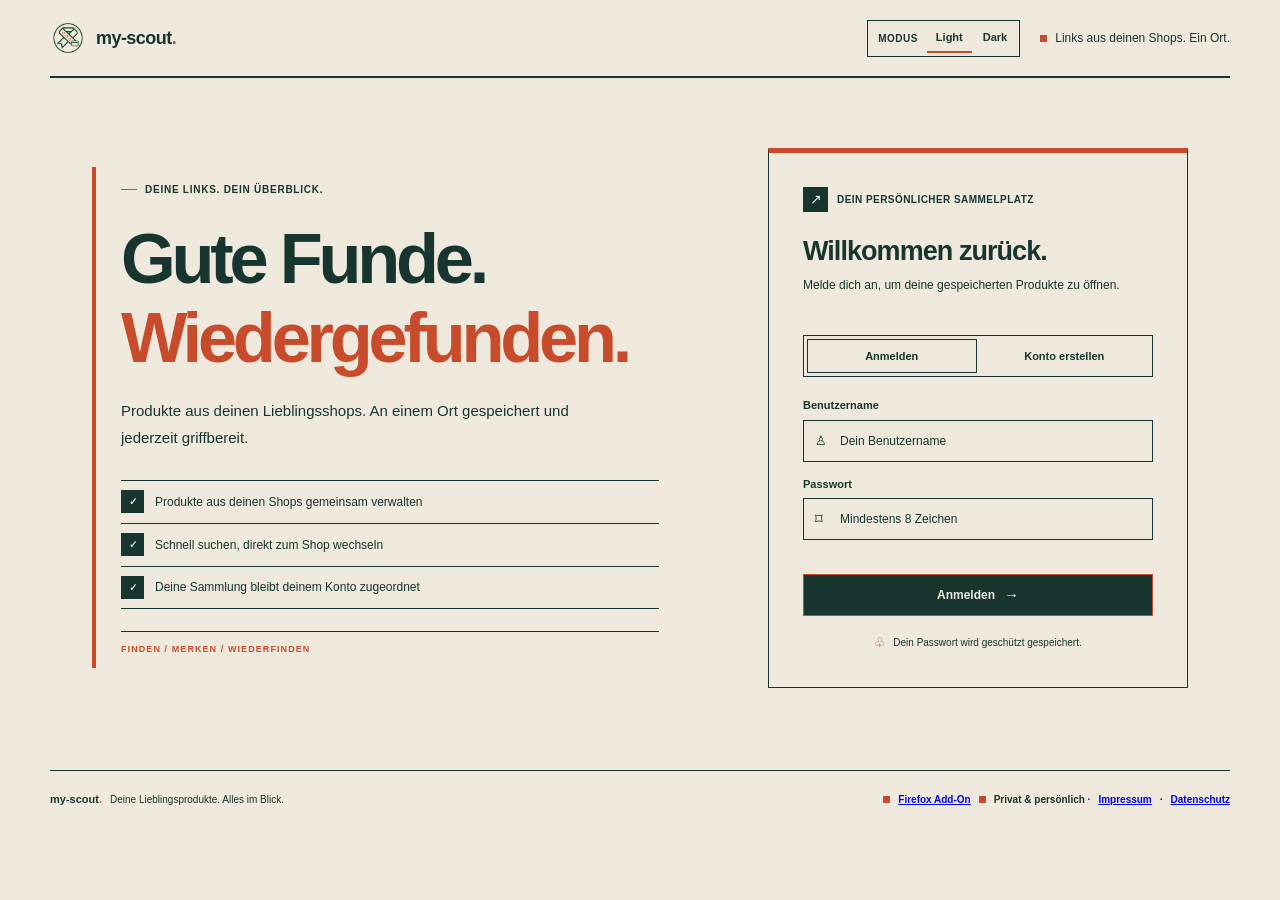
==== commit 5a6664bb: "Fix Firefox extension link in footer" ====
--- a/frontend/src/index.html
+++ b/frontend/src/index.html
@@ -39,9 +39,9 @@
         <div class="content-grid"><section class="links-panel" aria-labelledby="links-heading"><div class="panel-heading"><div><span class="eyebrow">DEINE SAMMLUNG</span><h2 id="links-heading">Gespeicherte Produkte</h2></div></div><label class="search-field" for="link-search"><span class="search-icon" aria-hidden="true">⌕</span><input id="link-search" type="search" autocomplete="off" placeholder="Nach Produkt, Shop oder URL suchen" aria-label="Produkte nach Name, Shop oder Adresse durchsuchen"></label><p class="add-intro search-help" id="search-help">Hinweis: Über das Suchfeld kannst du keine Produkte hinzufügen.</p><div class="link-list" id="link-list" aria-live="polite"></div><div class="empty-state" id="empty-state"><span class="empty-icon" aria-hidden="true">＋</span><h3>Hier ist noch Platz für gute Funde.</h3><p>Füge dein erstes Produkt hinzu – du findest es hier jederzeit wieder.</p><button class="secondary-button" type="button" id="empty-add-button">Erstes Produkt speichern <span aria-hidden="true">→</span></button></div></section>
           <aside class="add-panel" id="add-panel" aria-labelledby="add-heading"><div class="add-panel-top"><span class="add-icon" aria-hidden="true">＋</span><span class="eyebrow">FÜR SPÄTER GEMERKT</span></div><h2 id="add-heading">Neues Produkt<br>hinzufügen</h2><p class="add-intro">Ein guter Fund verdient einen festen Platz.</p><form id="link-form"><label for="link-title">Wie heißt das Produkt?</label><input id="link-title" name="title" type="text" maxlength="255" placeholder="z. B. Die perfekte Lampe" required><label for="link-url">Link zum Shop</label><div class="input-wrap url-wrap"><span class="input-icon" aria-hidden="true">↗</span><input id="link-url" name="url" type="url" placeholder="https://beispiel.de/produkt" required></div><label for="link-shop">Shop <span class="optional-label">optional</span></label><input id="link-shop" name="shopName" type="text" maxlength="255" placeholder="z. B. Lieblingsshop"><label for="link-price">Preis in Euro <span class="optional-label">optional</span></label><input id="link-price" name="price" type="number" min="0" step="0.01" placeholder="0,00"><label for="link-image">Bild-URL <span class="optional-label">optional</span></label><div class="input-wrap url-wrap"><span class="input-icon" aria-hidden="true">▧</span><input id="link-image" name="image" type="url" placeholder="https://beispiel.de/bild.jpg"></div><p class="form-message" id="link-message" role="status" aria-live="polite"></p><button class="primary-button save-button" type="submit">Link speichern <span aria-hidden="true">→</span></button></form><div class="panel-footnote"><span aria-hidden="true">✳</span> Funktioniert mit jedem Online-Shop.</div></aside></div><p class="storage-note"><span class="status-dot"></span> Deine Sammlung wird sicher auf dem Server gespeichert.</p></section>
     </main>
-    <footer class="footer"><span>my-scout<span class="brand-period">.</span> <span class="footer-muted">Deine Lieblingsprodukte. Alles im Blick.</span></span><span class="footer-local"> <span class="status-dot"> <a href="https://addons.mozilla.org/en-US/firefox/addon/my-scout/"> Firefox Add-On · </a> </span> · <span class="footer-local"> <span class="status-dot"></span> Privat &amp; persönlich · <a href="impressum.html">Impressum</a> · <a href="datenschutz.html">Datenschutz</a></span></footer>
+    <footer class="footer"><span>my-scout<span class="brand-period">.</span> <span class="footer-muted">Deine Lieblingsprodukte. Alles im Blick.</span></span><span class="footer-local"><span class="status-dot"></span><a href="https://addons.mozilla.org/en-US/firefox/addon/my-scout/">Firefox Add-On</a><span class="status-dot"></span> Privat &amp; persönlich · <a href="impressum.html">Impressum</a> · <a href="datenschutz.html">Datenschutz</a></span></footer>
   </div>
   <script src="Warenkorb.js" defer></script>
   <script src="logout-cache.js" defer></script>
 </body>
-</html>
+</html>
